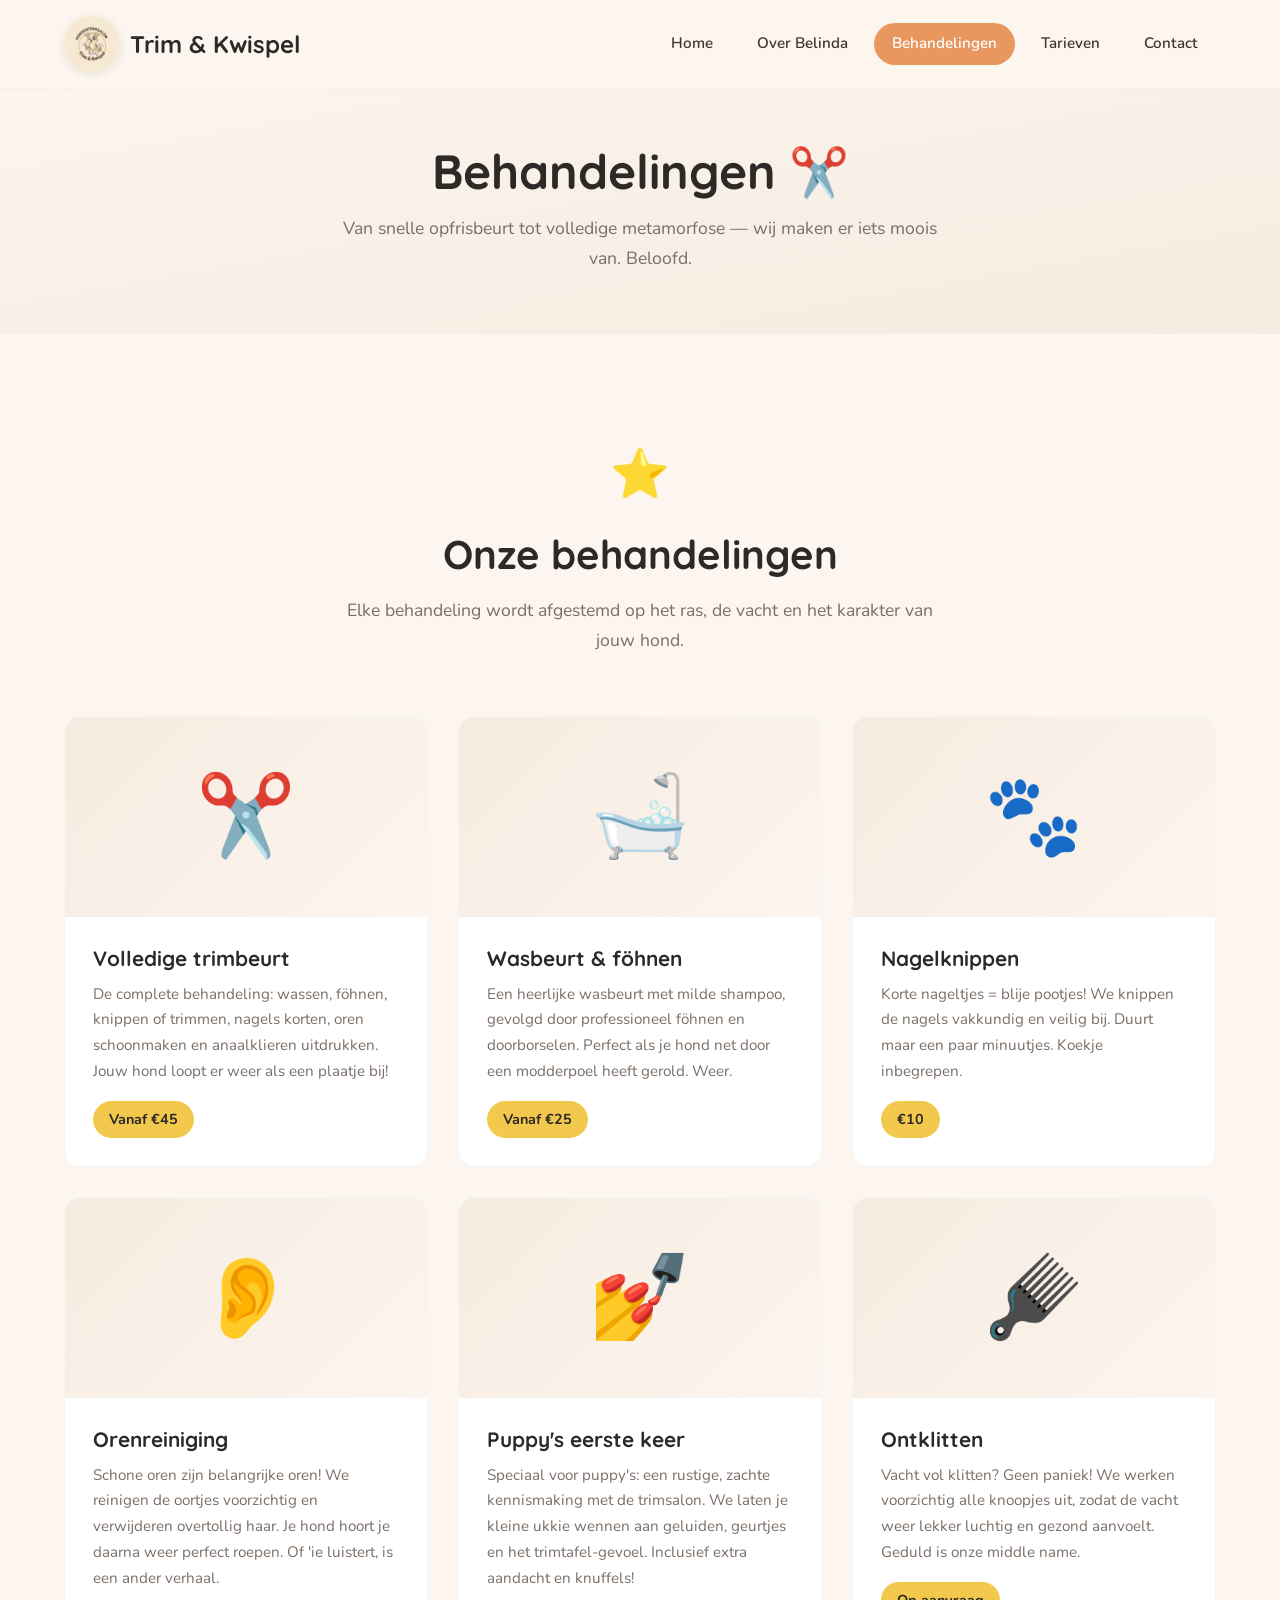
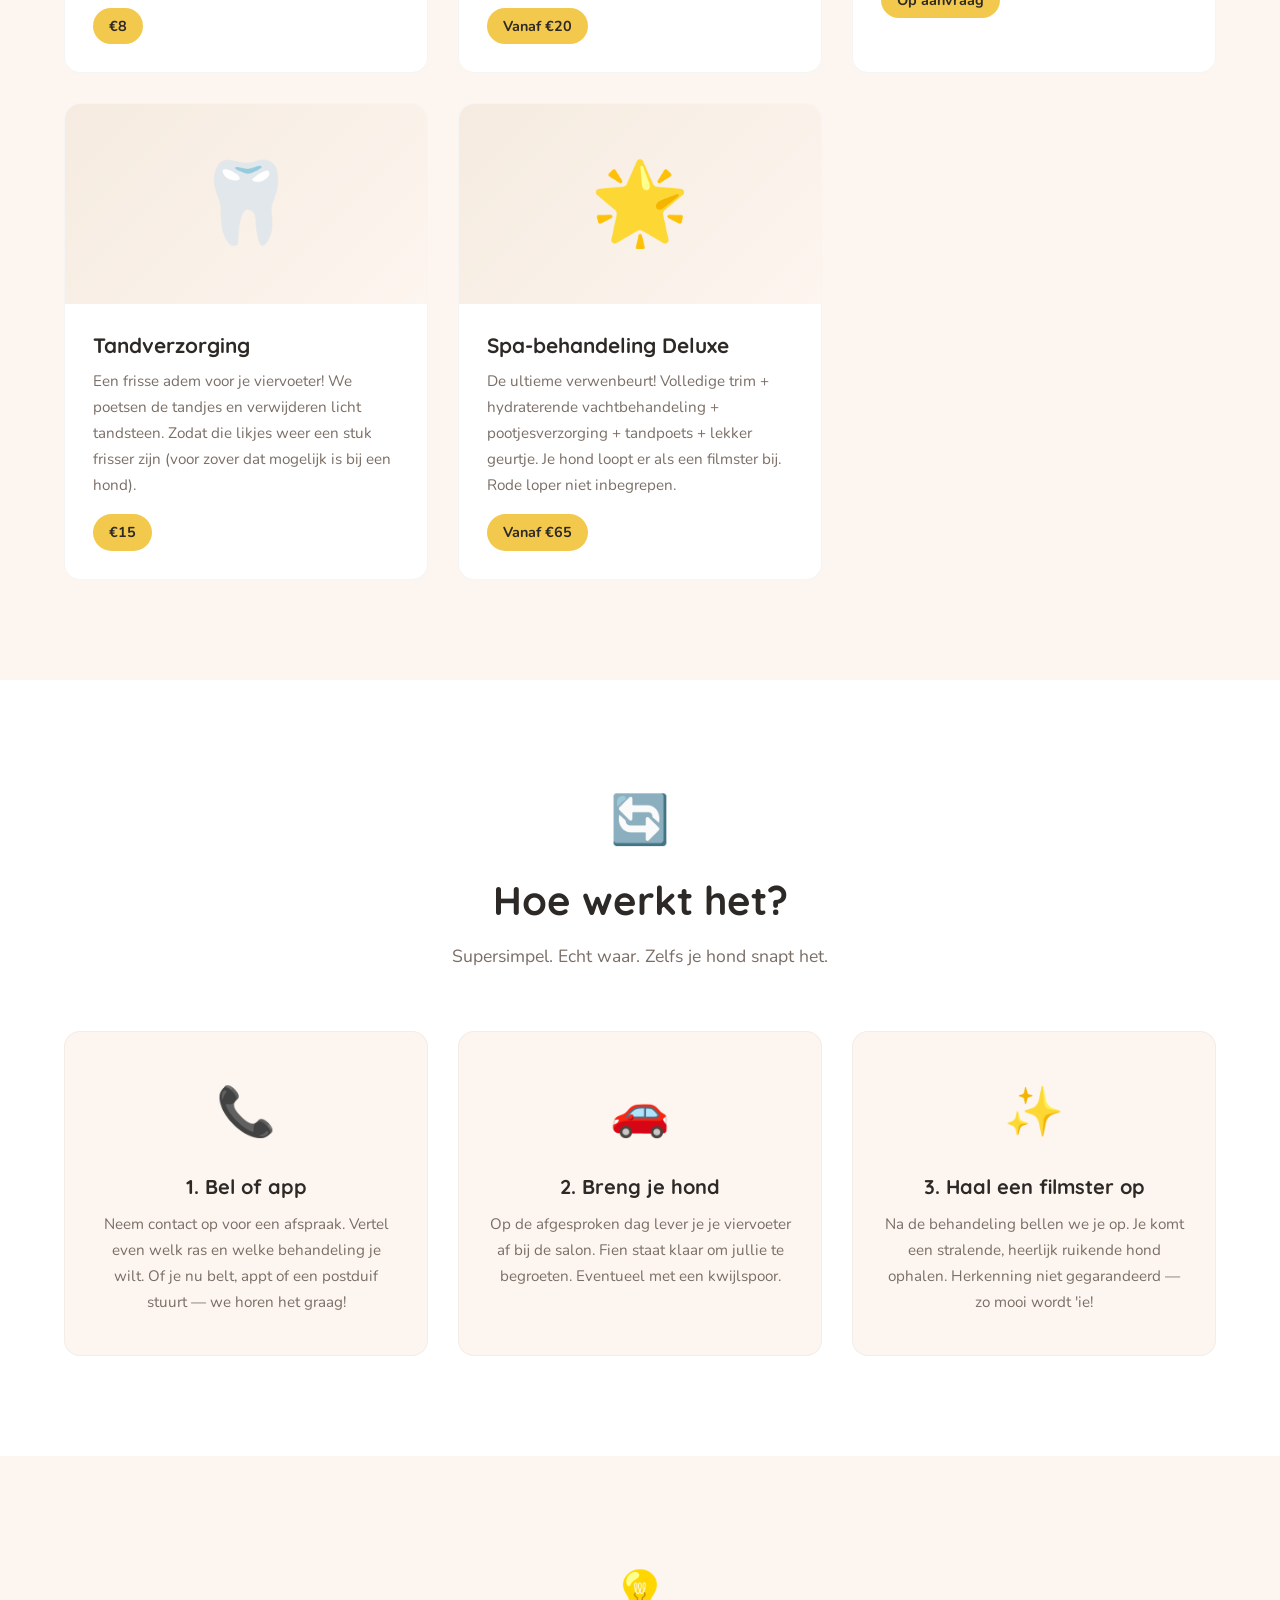
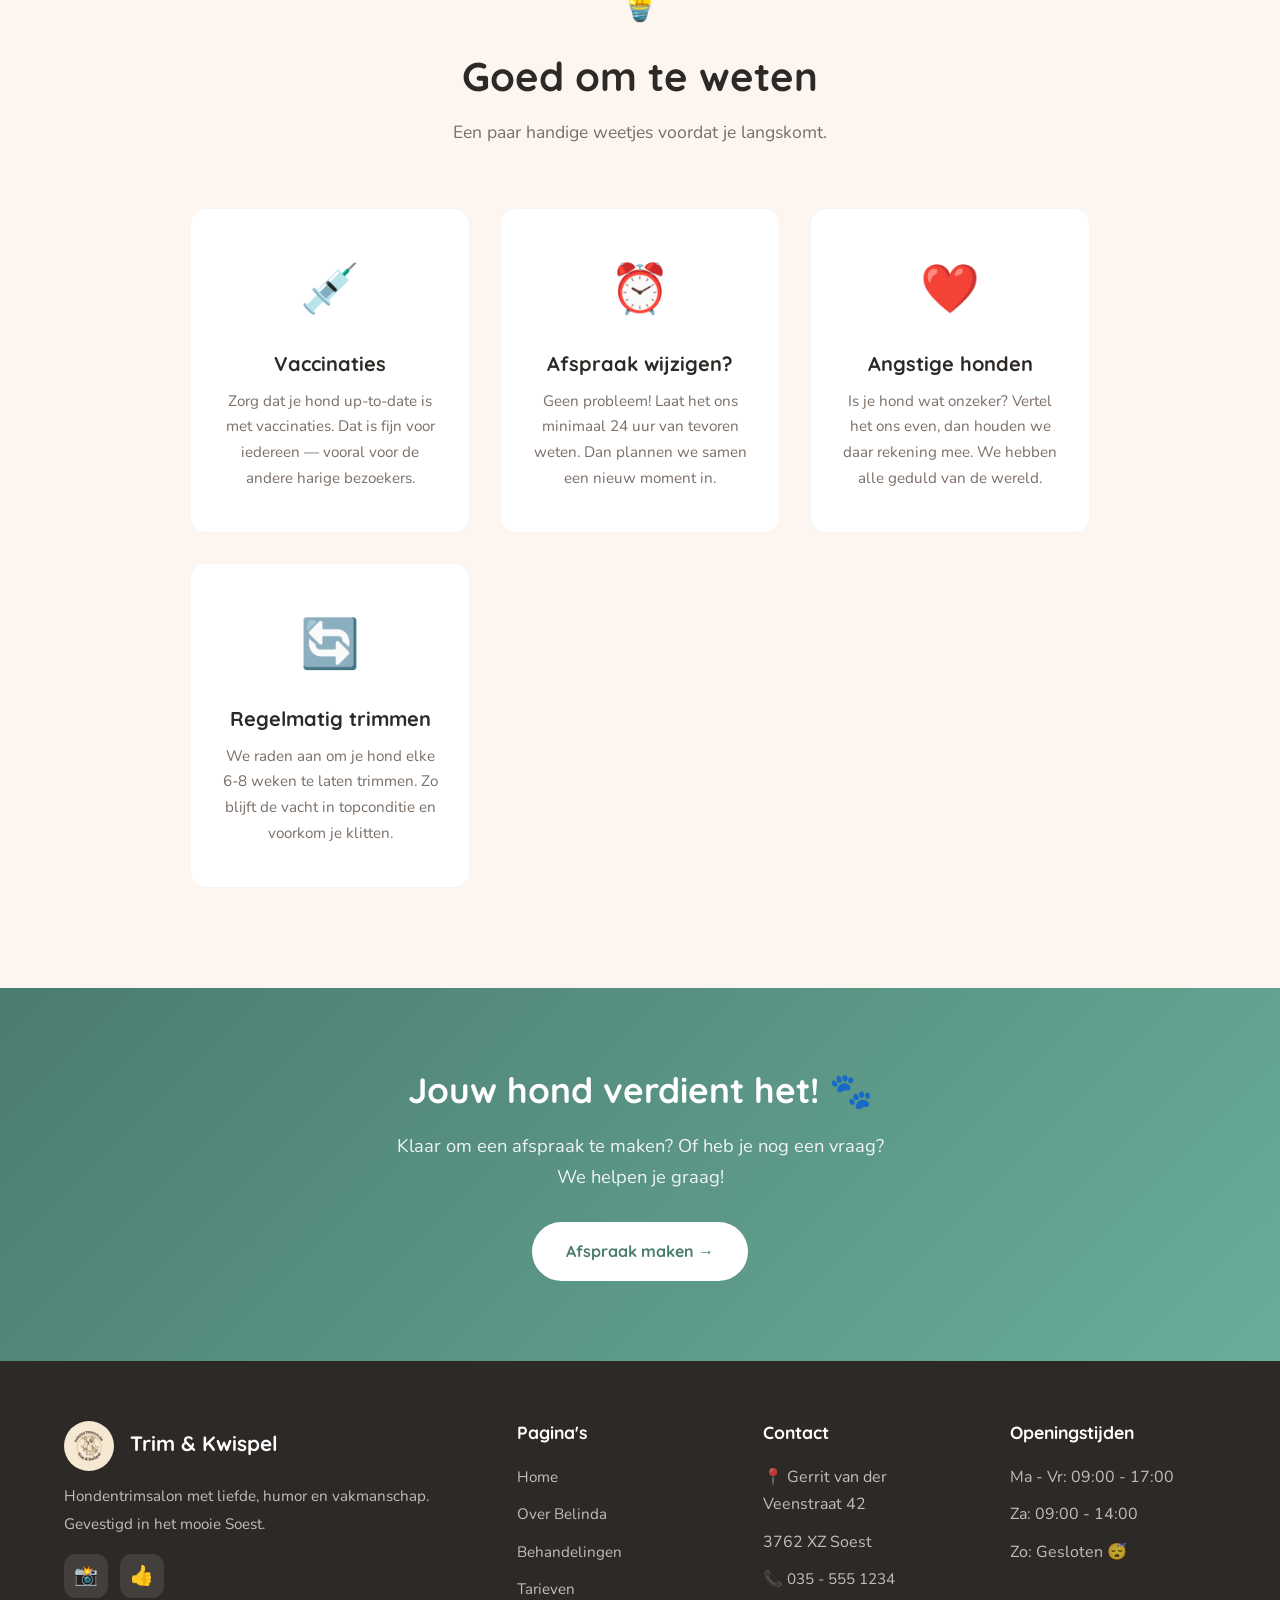
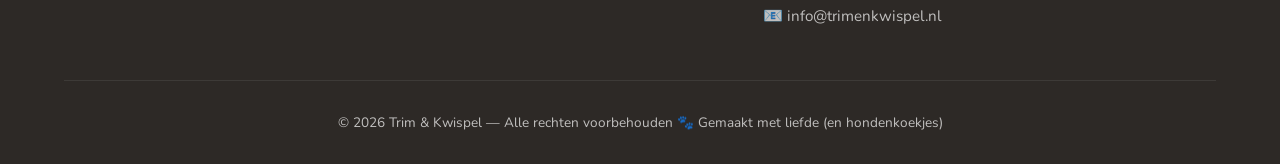
==== behandelingen.html @ 298f3606 "first commit" ====
<!DOCTYPE html>
<html lang="nl">
<head>
    <meta charset="UTF-8">
    <meta name="viewport" content="width=device-width, initial-scale=1.0">
    <title>Behandelingen | Trim & Kwispel</title>
    <meta name="description" content="Bekijk alle behandelingen van hondentrimsalon Trim & Kwispel in Soest. Van wassen en trimmen tot nagels knippen en speciale vachtverzorging.">
    <link rel="preconnect" href="https://fonts.googleapis.com">
    <link rel="preconnect" href="https://fonts.gstatic.com" crossorigin>
    <link href="https://fonts.googleapis.com/css2?family=Nunito:wght@400;600;700&family=Quicksand:wght@500;600;700&display=swap" rel="stylesheet">
    <link rel="stylesheet" href="css/style.css">
    <link rel="icon" href="data:image/svg+xml,<svg xmlns='http://www.w3.org/2000/svg' viewBox='0 0 100 100'><text y='.9em' font-size='90'>🐾</text></svg>">
</head>
<body>

    <!-- Header -->
    <header class="header" id="header">
        <nav class="nav container">
            <a href="index.html" class="nav-logo">
                <img src="images/logo.png" alt="Trim & Kwispel logo" class="nav-logo-img">
                Trim & Kwispel
            </a>
            <ul class="nav-links" id="navLinks">
                <li><a href="index.html">Home</a></li>
                <li><a href="over-ons.html">Over Belinda</a></li>
                <li><a href="behandelingen.html" class="active">Behandelingen</a></li>
                <li><a href="tarieven.html">Tarieven</a></li>
                <li><a href="contact.html">Contact</a></li>
            </ul>
            <button class="hamburger" id="hamburger" aria-label="Menu openen">
                <span></span>
                <span></span>
                <span></span>
            </button>
        </nav>
    </header>

    <!-- Page Header -->
    <section class="page-header">
        <div class="container">
            <h1>Behandelingen ✂️</h1>
            <p>Van snelle opfrisbeurt tot volledige metamorfose — wij maken er iets moois van. Beloofd.</p>
        </div>
    </section>

    <!-- Hoofdbehandelingen -->
    <section class="section">
        <div class="container">
            <div class="section-header fade-in">
                <span class="emoji">⭐</span>
                <h2>Onze behandelingen</h2>
                <p>Elke behandeling wordt afgestemd op het ras, de vacht en het karakter van jouw hond.</p>
            </div>
            <div class="treatments-grid">
                <div class="treatment-card fade-in">
                    <div class="card-image">✂️</div>
                    <div class="card-body">
                        <h3>Volledige trimbeurt</h3>
                        <p>De complete behandeling: wassen, föhnen, knippen of trimmen, nagels korten, oren schoonmaken en anaalklieren uitdrukken. Jouw hond loopt er weer als een plaatje bij!</p>
                        <span class="price">Vanaf €45</span>
                    </div>
                </div>
                <div class="treatment-card fade-in">
                    <div class="card-image">🛁</div>
                    <div class="card-body">
                        <h3>Wasbeurt & föhnen</h3>
                        <p>Een heerlijke wasbeurt met milde shampoo, gevolgd door professioneel föhnen en doorborselen. Perfect als je hond net door een modderpoel heeft gerold. Weer.</p>
                        <span class="price">Vanaf €25</span>
                    </div>
                </div>
                <div class="treatment-card fade-in">
                    <div class="card-image">🐾</div>
                    <div class="card-body">
                        <h3>Nagelknippen</h3>
                        <p>Korte nageltjes = blije pootjes! We knippen de nagels vakkundig en veilig bij. Duurt maar een paar minuutjes. Koekje inbegrepen.</p>
                        <span class="price">€10</span>
                    </div>
                </div>
                <div class="treatment-card fade-in">
                    <div class="card-image">👂</div>
                    <div class="card-body">
                        <h3>Orenreiniging</h3>
                        <p>Schone oren zijn belangrijke oren! We reinigen de oortjes voorzichtig en verwijderen overtollig haar. Je hond hoort je daarna weer perfect roepen. Of 'ie luistert, is een ander verhaal.</p>
                        <span class="price">€8</span>
                    </div>
                </div>
                <div class="treatment-card fade-in">
                    <div class="card-image">💅</div>
                    <div class="card-body">
                        <h3>Puppy's eerste keer</h3>
                        <p>Speciaal voor puppy's: een rustige, zachte kennismaking met de trimsalon. We laten je kleine ukkie wennen aan geluiden, geurtjes en het trimtafel-gevoel. Inclusief extra aandacht en knuffels!</p>
                        <span class="price">Vanaf €20</span>
                    </div>
                </div>
                <div class="treatment-card fade-in">
                    <div class="card-image">🪮</div>
                    <div class="card-body">
                        <h3>Ontklitten</h3>
                        <p>Vacht vol klitten? Geen paniek! We werken voorzichtig alle knoopjes uit, zodat de vacht weer lekker luchtig en gezond aanvoelt. Geduld is onze middle name.</p>
                        <span class="price">Op aanvraag</span>
                    </div>
                </div>
                <div class="treatment-card fade-in">
                    <div class="card-image">🦷</div>
                    <div class="card-body">
                        <h3>Tandverzorging</h3>
                        <p>Een frisse adem voor je viervoeter! We poetsen de tandjes en verwijderen licht tandsteen. Zodat die likjes weer een stuk frisser zijn (voor zover dat mogelijk is bij een hond).</p>
                        <span class="price">€15</span>
                    </div>
                </div>
                <div class="treatment-card fade-in">
                    <div class="card-image">🌟</div>
                    <div class="card-body">
                        <h3>Spa-behandeling Deluxe</h3>
                        <p>De ultieme verwenbeurt! Volledige trim + hydraterende vachtbehandeling + pootjesverzorging + tandpoets + lekker geurtje. Je hond loopt er als een filmster bij. Rode loper niet inbegrepen.</p>
                        <span class="price">Vanaf €65</span>
                    </div>
                </div>
            </div>
        </div>
    </section>

    <!-- Hoe werkt het -->
    <section class="section section-alt">
        <div class="container">
            <div class="section-header fade-in">
                <span class="emoji">🔄</span>
                <h2>Hoe werkt het?</h2>
                <p>Supersimpel. Echt waar. Zelfs je hond snapt het.</p>
            </div>
            <div class="features-grid">
                <div class="feature-card fade-in">
                    <span class="icon">📞</span>
                    <h3>1. Bel of app</h3>
                    <p>Neem contact op voor een afspraak. Vertel even welk ras en welke behandeling je wilt. Of je nu belt, appt of een postduif stuurt — we horen het graag!</p>
                </div>
                <div class="feature-card fade-in">
                    <span class="icon">🚗</span>
                    <h3>2. Breng je hond</h3>
                    <p>Op de afgesproken dag lever je je viervoeter af bij de salon. Fien staat klaar om jullie te begroeten. Eventueel met een kwijlspoor.</p>
                </div>
                <div class="feature-card fade-in">
                    <span class="icon">✨</span>
                    <h3>3. Haal een filmster op</h3>
                    <p>Na de behandeling bellen we je op. Je komt een stralende, heerlijk ruikende hond ophalen. Herkenning niet gegarandeerd — zo mooi wordt 'ie!</p>
                </div>
            </div>
        </div>
    </section>

    <!-- Goed om te weten -->
    <section class="section">
        <div class="container">
            <div class="section-header fade-in">
                <span class="emoji">💡</span>
                <h2>Goed om te weten</h2>
                <p>Een paar handige weetjes voordat je langskomt.</p>
            </div>
            <div class="features-grid" style="max-width: 900px; margin: 0 auto;">
                <div class="feature-card fade-in">
                    <span class="icon">💉</span>
                    <h3>Vaccinaties</h3>
                    <p>Zorg dat je hond up-to-date is met vaccinaties. Dat is fijn voor iedereen — vooral voor de andere harige bezoekers.</p>
                </div>
                <div class="feature-card fade-in">
                    <span class="icon">⏰</span>
                    <h3>Afspraak wijzigen?</h3>
                    <p>Geen probleem! Laat het ons minimaal 24 uur van tevoren weten. Dan plannen we samen een nieuw moment in.</p>
                </div>
                <div class="feature-card fade-in">
                    <span class="icon">❤️</span>
                    <h3>Angstige honden</h3>
                    <p>Is je hond wat onzeker? Vertel het ons even, dan houden we daar rekening mee. We hebben alle geduld van de wereld.</p>
                </div>
                <div class="feature-card fade-in">
                    <span class="icon">🔄</span>
                    <h3>Regelmatig trimmen</h3>
                    <p>We raden aan om je hond elke 6-8 weken te laten trimmen. Zo blijft de vacht in topconditie en voorkom je klitten.</p>
                </div>
            </div>
        </div>
    </section>

    <!-- CTA -->
    <section class="cta-section">
        <div class="container fade-in">
            <h2>Jouw hond verdient het! 🐾</h2>
            <p>Klaar om een afspraak te maken? Of heb je nog een vraag? We helpen je graag!</p>
            <a href="contact.html" class="btn btn-primary" style="background: var(--white); color: var(--secondary); border-color: var(--white);">Afspraak maken →</a>
        </div>
    </section>

    <!-- Footer -->
    <footer class="footer">
        <div class="container">
            <div class="footer-grid">
                <div class="footer-brand">
                    <div class="logo"><img src="images/logo.png" alt="Trim & Kwispel" class="footer-logo-img"> Trim & Kwispel</div>
                    <p>Hondentrimsalon met liefde, humor en vakmanschap. Gevestigd in het mooie Soest.</p>
                    <div class="social-links">
                        <a href="https://www.instagram.com/" class="social-link" aria-label="Instagram">📸</a>
                        <a href="https://www.facebook.com/" class="social-link" aria-label="Facebook">👍</a>
                    </div>
                </div>
                <div>
                    <h3>Pagina's</h3>
                    <ul class="footer-links">
                        <li><a href="index.html">Home</a></li>
                        <li><a href="over-ons.html">Over Belinda</a></li>
                        <li><a href="behandelingen.html">Behandelingen</a></li>
                        <li><a href="tarieven.html">Tarieven</a></li>
                    </ul>
                </div>
                <div>
                    <h3>Contact</h3>
                    <ul class="footer-links">
                        <li>📍 Gerrit van der Veenstraat 42</li>
                        <li>3762 XZ Soest</li>
                        <li>📞 <a href="tel:+31355551234">035 - 555 1234</a></li>
                        <li>📧 <a href="mailto:info@trimenkwispel.nl">info@trimenkwispel.nl</a></li>
                    </ul>
                </div>
                <div>
                    <h3>Openingstijden</h3>
                    <ul class="footer-links">
                        <li>Ma - Vr: 09:00 - 17:00</li>
                        <li>Za: 09:00 - 14:00</li>
                        <li>Zo: Gesloten 😴</li>
                    </ul>
                </div>
            </div>
            <div class="footer-bottom">
                <p>© 2026 Trim & Kwispel — Alle rechten voorbehouden <span class="paw">🐾</span> Gemaakt met liefde (en hondenkoekjes)</p>
            </div>
        </div>
    </footer>

    <button class="scroll-top" id="scrollTop" aria-label="Naar boven scrollen">↑</button>
    <script src="js/main.js"></script>
</body>
</html>
---- css/style.css ----
/* ============================================
   Trim & Kwispel - Hondentrimsalon
   Modern, speels & professioneel
   ============================================ */

/* --- Reset & Base --- */
*,
*::before,
*::after {
    margin: 0;
    padding: 0;
    box-sizing: border-box;
}

:root {
    --primary: #e8985e;
    --primary-dark: #c97a42;
    --secondary: #4a7c6f;
    --secondary-light: #6aad9a;
    --accent: #f2c94c;
    --dark: #2d2926;
    --light: #fdf6f0;
    --light-alt: #f5ebe0;
    --text: #3d3530;
    --text-light: #7a6e66;
    --white: #ffffff;
    --shadow: 0 4px 20px rgba(45, 41, 38, 0.08);
    --shadow-hover: 0 8px 30px rgba(45, 41, 38, 0.15);
    --radius: 16px;
    --radius-sm: 8px;
    --transition: all 0.3s ease;
}

html {
    scroll-behavior: smooth;
    font-size: 16px;
}

body {
    font-family: 'Nunito', 'Segoe UI', sans-serif;
    color: var(--text);
    background: var(--light);
    line-height: 1.7;
    overflow-x: hidden;
}

img {
    max-width: 100%;
    height: auto;
    display: block;
}

a {
    color: var(--primary);
    text-decoration: none;
    transition: var(--transition);
}

a:hover {
    color: var(--primary-dark);
}

h1, h2, h3, h4 {
    font-family: 'Quicksand', 'Nunito', sans-serif;
    font-weight: 700;
    line-height: 1.3;
    color: var(--dark);
}

.container {
    max-width: 1200px;
    margin: 0 auto;
    padding: 0 24px;
}

/* --- Header & Navigation --- */
.header {
    position: fixed;
    top: 0;
    left: 0;
    right: 0;
    z-index: 1000;
    background: rgba(253, 246, 240, 0.95);
    backdrop-filter: blur(12px);
    border-bottom: 1px solid rgba(232, 152, 94, 0.1);
    transition: var(--transition);
}

.header.scrolled {
    box-shadow: var(--shadow);
}

.nav {
    display: flex;
    align-items: center;
    justify-content: space-between;
    padding: 16px 24px;
    max-width: 1200px;
    margin: 0 auto;
}

.nav-logo {
    display: flex;
    align-items: center;
    gap: 10px;
    font-family: 'Quicksand', sans-serif;
    font-size: 1.5rem;
    font-weight: 700;
    color: var(--dark);
    text-decoration: none;
}

.nav-logo-img {
    height: 56px;
    width: 56px;
    display: block;
    border-radius: 50%;
    object-fit: cover;
    box-shadow: 0 2px 8px rgba(0,0,0,0.1);
}

.nav-logo .paw {
    font-size: 1.8rem;
    display: inline-block;
    animation: wiggle 2s ease-in-out infinite;
}

.footer-logo-img {
    height: 50px;
    width: 50px;
    display: inline-block;
    vertical-align: middle;
    margin-right: 10px;
    border-radius: 50%;
    object-fit: cover;
}

/* --- Hero Logo --- */
.hero-logo {
    width: 340px;
    height: 340px;
    border-radius: 50%;
    object-fit: cover;
    box-shadow: 0 12px 50px rgba(232, 152, 94, 0.2);
    border: 5px solid var(--white);
    position: relative;
    z-index: 1;
    transition: transform 0.4s ease;
}

.hero-logo:hover {
    transform: scale(1.05) rotate(3deg);
}

@keyframes wiggle {
    0%, 100% { transform: rotate(0deg); }
    25% { transform: rotate(10deg); }
    75% { transform: rotate(-10deg); }
}

.nav-links {
    display: flex;
    list-style: none;
    gap: 8px;
}

.nav-links a {
    display: block;
    padding: 8px 18px;
    color: var(--text);
    font-weight: 600;
    font-size: 0.95rem;
    border-radius: 50px;
    transition: var(--transition);
}

.nav-links a:hover,
.nav-links a.active {
    background: var(--primary);
    color: var(--white);
}

.hamburger {
    display: none;
    flex-direction: column;
    gap: 5px;
    cursor: pointer;
    background: none;
    border: none;
    padding: 8px;
}

.hamburger span {
    display: block;
    width: 28px;
    height: 3px;
    background: var(--dark);
    border-radius: 3px;
    transition: var(--transition);
}

/* --- Hero Section --- */
.hero {
    min-height: 100vh;
    display: flex;
    align-items: center;
    padding: 120px 0 80px;
    background: linear-gradient(170deg, var(--light) 0%, var(--light-alt) 50%, rgba(232, 152, 94, 0.08) 100%);
    position: relative;
    overflow: hidden;
}

.hero::before {
    content: '🐾';
    position: absolute;
    font-size: 300px;
    opacity: 0.03;
    top: 10%;
    right: -5%;
    animation: float 6s ease-in-out infinite;
}

.hero::after {
    content: '✂️';
    position: absolute;
    font-size: 200px;
    opacity: 0.03;
    bottom: 10%;
    left: -3%;
    animation: float 8s ease-in-out infinite reverse;
}

@keyframes float {
    0%, 100% { transform: translateY(0px) rotate(0deg); }
    50% { transform: translateY(-20px) rotate(5deg); }
}

.hero-inner {
    display: grid;
    grid-template-columns: 1fr 1fr;
    align-items: center;
    gap: 40px;
    width: 100%;
}

.hero-content {
    position: relative;
    z-index: 1;
}

.hero-visual {
    display: flex;
    align-items: center;
    justify-content: center;
    position: relative;
    animation: fadeInUp 1s ease 0.3s both;
}

.hero-visual::before {
    content: '';
    position: absolute;
    width: 110%;
    height: 110%;
    border-radius: 50%;
    background: radial-gradient(circle, rgba(232, 152, 94, 0.1) 0%, transparent 70%);
    z-index: 0;
}

.hero-badge {
    display: inline-block;
    background: var(--secondary);
    color: var(--white);
    padding: 8px 20px;
    border-radius: 50px;
    font-size: 0.85rem;
    font-weight: 700;
    letter-spacing: 1px;
    text-transform: uppercase;
    margin-bottom: 24px;
    animation: fadeInDown 0.8s ease;
}

.hero h1 {
    font-size: clamp(2.5rem, 6vw, 4rem);
    margin-bottom: 20px;
    animation: fadeInUp 0.8s ease 0.2s both;
}

.hero h1 .highlight {
    color: var(--primary);
    position: relative;
}

.hero h1 .highlight::after {
    content: '';
    position: absolute;
    bottom: 5px;
    left: 0;
    width: 100%;
    height: 8px;
    background: var(--accent);
    opacity: 0.4;
    border-radius: 4px;
    z-index: -1;
}

.hero p {
    font-size: 1.2rem;
    color: var(--text-light);
    max-width: 600px;
    margin: 0 0 36px;
    animation: fadeInUp 0.8s ease 0.4s both;
}

.hero-buttons {
    display: flex;
    gap: 16px;
    justify-content: flex-start;
    flex-wrap: wrap;
    animation: fadeInUp 0.8s ease 0.6s both;
}

/* --- Buttons --- */
.btn {
    display: inline-flex;
    align-items: center;
    gap: 8px;
    padding: 14px 32px;
    border-radius: 50px;
    font-family: 'Quicksand', sans-serif;
    font-weight: 700;
    font-size: 1rem;
    cursor: pointer;
    transition: var(--transition);
    border: 2px solid transparent;
    text-decoration: none;
}

.btn-primary {
    background: var(--primary);
    color: var(--white);
    border-color: var(--primary);
}

.btn-primary:hover {
    background: var(--primary-dark);
    border-color: var(--primary-dark);
    color: var(--white);
    transform: translateY(-2px);
    box-shadow: 0 8px 24px rgba(232, 152, 94, 0.35);
}

.btn-outline {
    background: transparent;
    color: var(--primary);
    border-color: var(--primary);
}

.btn-outline:hover {
    background: var(--primary);
    color: var(--white);
    transform: translateY(-2px);
}

.btn-secondary {
    background: var(--secondary);
    color: var(--white);
    border-color: var(--secondary);
}

.btn-secondary:hover {
    background: var(--secondary-light);
    border-color: var(--secondary-light);
    color: var(--white);
    transform: translateY(-2px);
}

/* --- Sections --- */
.section {
    padding: 100px 0;
}

.section-alt {
    background: var(--white);
}

.section-header {
    text-align: center;
    margin-bottom: 60px;
}

.section-header .emoji {
    font-size: 3rem;
    display: block;
    margin-bottom: 12px;
}

.section-header h2 {
    font-size: clamp(1.8rem, 4vw, 2.5rem);
    margin-bottom: 16px;
}

.section-header p {
    font-size: 1.1rem;
    color: var(--text-light);
    max-width: 600px;
    margin: 0 auto;
}

/* --- USP / Features Grid --- */
.features-grid {
    display: grid;
    grid-template-columns: repeat(auto-fit, minmax(280px, 1fr));
    gap: 30px;
}

.feature-card {
    background: var(--white);
    border-radius: var(--radius);
    padding: 40px 30px;
    text-align: center;
    transition: var(--transition);
    border: 1px solid rgba(0,0,0,0.04);
}

.section-alt .feature-card {
    background: var(--light);
}

.feature-card:hover {
    transform: translateY(-6px);
    box-shadow: var(--shadow-hover);
}

.feature-card .icon {
    font-size: 3rem;
    margin-bottom: 20px;
    display: block;
}

.feature-card h3 {
    font-size: 1.25rem;
    margin-bottom: 12px;
}

.feature-card p {
    color: var(--text-light);
    font-size: 0.95rem;
}

/* --- Treatments / Services --- */
.treatments-grid {
    display: grid;
    grid-template-columns: repeat(auto-fit, minmax(320px, 1fr));
    gap: 30px;
}

.treatment-card {
    background: var(--white);
    border-radius: var(--radius);
    overflow: hidden;
    transition: var(--transition);
    border: 1px solid rgba(0,0,0,0.04);
}

.section-alt .treatment-card {
    background: var(--light);
}

.treatment-card:hover {
    transform: translateY(-6px);
    box-shadow: var(--shadow-hover);
}

.treatment-card .card-image {
    height: 200px;
    display: flex;
    align-items: center;
    justify-content: center;
    font-size: 5rem;
    background: linear-gradient(135deg, var(--light-alt), rgba(232, 152, 94, 0.1));
}

.treatment-card .card-body {
    padding: 28px;
}

.treatment-card h3 {
    font-size: 1.3rem;
    margin-bottom: 10px;
}

.treatment-card p {
    color: var(--text-light);
    font-size: 0.95rem;
    margin-bottom: 16px;
}

.treatment-card .price {
    display: inline-block;
    background: var(--accent);
    color: var(--dark);
    padding: 6px 16px;
    border-radius: 50px;
    font-weight: 700;
    font-size: 0.9rem;
}

/* --- Pricing Table --- */
.pricing-table {
    max-width: 800px;
    margin: 0 auto;
    border-radius: var(--radius);
    overflow: hidden;
    background: var(--white);
    box-shadow: var(--shadow);
}

.section-alt .pricing-table {
    background: var(--light);
}

.pricing-row {
    display: flex;
    justify-content: space-between;
    align-items: center;
    padding: 20px 30px;
    border-bottom: 1px solid rgba(0,0,0,0.05);
    transition: var(--transition);
}

.pricing-row:last-child {
    border-bottom: none;
}

.pricing-row:hover {
    background: rgba(232, 152, 94, 0.05);
}

.pricing-row .service-name {
    display: flex;
    align-items: center;
    gap: 12px;
    font-weight: 600;
}

.pricing-row .service-name .emoji {
    font-size: 1.4rem;
}

.pricing-row .service-desc {
    color: var(--text-light);
    font-size: 0.85rem;
    margin-top: 4px;
}

.pricing-row .service-price {
    font-family: 'Quicksand', sans-serif;
    font-weight: 700;
    font-size: 1.1rem;
    color: var(--primary);
    white-space: nowrap;
}

.pricing-note {
    text-align: center;
    margin-top: 30px;
    color: var(--text-light);
    font-size: 0.9rem;
    font-style: italic;
}

/* --- About / Over Ons --- */
.about-content {
    display: grid;
    grid-template-columns: 1fr 1fr;
    gap: 60px;
    align-items: center;
}

.about-image {
    border-radius: var(--radius);
    overflow: hidden;
    height: 450px;
    display: flex;
    align-items: center;
    justify-content: center;
    font-size: 10rem;
    background: linear-gradient(135deg, var(--light-alt), rgba(232, 152, 94, 0.15));
    box-shadow: var(--shadow);
    position: relative;
}

.about-image::after {
    content: '✨';
    position: absolute;
    top: 20px;
    right: 20px;
    font-size: 2rem;
    animation: float 3s ease-in-out infinite;
}

.about-text h2 {
    font-size: 2rem;
    margin-bottom: 20px;
}

.about-text p {
    color: var(--text-light);
    margin-bottom: 16px;
    font-size: 1.05rem;
}

.about-text .signature {
    font-family: 'Quicksand', sans-serif;
    font-size: 1.3rem;
    font-weight: 700;
    color: var(--primary);
    margin-top: 24px;
}

.about-stats {
    display: flex;
    gap: 30px;
    margin-top: 30px;
}

.stat {
    text-align: center;
}

.stat .number {
    font-family: 'Quicksand', sans-serif;
    font-size: 2rem;
    font-weight: 700;
    color: var(--primary);
    display: block;
}

.stat .label {
    font-size: 0.85rem;
    color: var(--text-light);
}

/* --- Testimonials --- */
.testimonials-grid {
    display: grid;
    grid-template-columns: repeat(auto-fit, minmax(300px, 1fr));
    gap: 30px;
}

.testimonial-card {
    background: var(--white);
    border-radius: var(--radius);
    padding: 32px;
    position: relative;
    transition: var(--transition);
    border: 1px solid rgba(0,0,0,0.04);
}

.section-alt .testimonial-card {
    background: var(--light);
}

.testimonial-card:hover {
    transform: translateY(-4px);
    box-shadow: var(--shadow-hover);
}

.testimonial-card .quote {
    font-size: 3rem;
    color: var(--accent);
    line-height: 1;
    margin-bottom: 12px;
}

.testimonial-card p {
    color: var(--text-light);
    font-style: italic;
    margin-bottom: 20px;
    font-size: 0.95rem;
}

.testimonial-card .author {
    display: flex;
    align-items: center;
    gap: 12px;
}

.testimonial-card .author .avatar {
    width: 48px;
    height: 48px;
    border-radius: 50%;
    display: flex;
    align-items: center;
    justify-content: center;
    font-size: 1.5rem;
    background: var(--light-alt);
}

.testimonial-card .author .name {
    font-weight: 700;
    font-size: 0.95rem;
}

.testimonial-card .author .dog {
    font-size: 0.8rem;
    color: var(--text-light);
}

/* --- Fun Facts Banner --- */
.fun-banner {
    background: linear-gradient(135deg, var(--primary), var(--primary-dark));
    color: var(--white);
    padding: 60px 0;
    text-align: center;
}

.fun-banner h2 {
    color: var(--white);
    font-size: 2rem;
    margin-bottom: 12px;
}

.fun-banner p {
    font-size: 1.1rem;
    opacity: 0.9;
    max-width: 600px;
    margin: 0 auto 30px;
}

.fun-facts {
    display: flex;
    justify-content: center;
    gap: 50px;
    flex-wrap: wrap;
}

.fun-fact {
    text-align: center;
}

.fun-fact .icon {
    font-size: 2.5rem;
    margin-bottom: 8px;
}

.fun-fact .value {
    font-family: 'Quicksand', sans-serif;
    font-size: 2.5rem;
    font-weight: 700;
    display: block;
}

.fun-fact .label {
    font-size: 0.9rem;
    opacity: 0.85;
}

/* --- Contact Section --- */
.contact-grid {
    display: grid;
    grid-template-columns: 1fr 1fr;
    gap: 50px;
}

.contact-info h3 {
    font-size: 1.5rem;
    margin-bottom: 24px;
}

.contact-item {
    display: flex;
    align-items: flex-start;
    gap: 16px;
    margin-bottom: 24px;
}

.contact-item .icon {
    font-size: 1.5rem;
    flex-shrink: 0;
    width: 48px;
    height: 48px;
    display: flex;
    align-items: center;
    justify-content: center;
    background: var(--light-alt);
    border-radius: 12px;
}

.contact-item .details h4 {
    font-size: 1rem;
    margin-bottom: 4px;
}

.contact-item .details p {
    color: var(--text-light);
    font-size: 0.95rem;
}

.contact-form {
    background: var(--white);
    border-radius: var(--radius);
    padding: 40px;
    box-shadow: var(--shadow);
}

.section-alt .contact-form {
    background: var(--light);
}

.form-group {
    margin-bottom: 20px;
}

.form-group label {
    display: block;
    margin-bottom: 8px;
    font-weight: 600;
    font-size: 0.9rem;
}

.form-group input,
.form-group textarea,
.form-group select {
    width: 100%;
    padding: 14px 18px;
    border: 2px solid rgba(0,0,0,0.08);
    border-radius: var(--radius-sm);
    font-family: 'Nunito', sans-serif;
    font-size: 1rem;
    transition: var(--transition);
    background: var(--light);
}

.section-alt .form-group input,
.section-alt .form-group textarea,
.section-alt .form-group select {
    background: var(--white);
}

.form-group input:focus,
.form-group textarea:focus,
.form-group select:focus {
    outline: none;
    border-color: var(--primary);
    box-shadow: 0 0 0 4px rgba(232, 152, 94, 0.1);
}

.form-group textarea {
    resize: vertical;
    min-height: 120px;
}

.form-row {
    display: grid;
    grid-template-columns: 1fr 1fr;
    gap: 20px;
}

/* --- Opening Hours --- */
.hours-table {
    width: 100%;
    max-width: 500px;
}

.hours-row {
    display: flex;
    justify-content: space-between;
    padding: 10px 0;
    border-bottom: 1px dashed rgba(0,0,0,0.08);
}

.hours-row:last-child {
    border-bottom: none;
}

.hours-row .day {
    font-weight: 600;
}

.hours-row .time {
    color: var(--text-light);
}

.hours-row.closed .time {
    color: var(--primary);
    font-weight: 600;
}

/* --- Footer --- */
.footer {
    background: var(--dark);
    color: rgba(255,255,255,0.7);
    padding: 60px 0 30px;
}

.footer-grid {
    display: grid;
    grid-template-columns: 2fr 1fr 1fr 1fr;
    gap: 40px;
    margin-bottom: 40px;
}

.footer h3 {
    color: var(--white);
    font-size: 1.1rem;
    margin-bottom: 20px;
}

.footer-brand p {
    font-size: 0.95rem;
    line-height: 1.8;
}

.footer-brand .logo {
    font-family: 'Quicksand', sans-serif;
    font-size: 1.3rem;
    font-weight: 700;
    color: var(--white);
    margin-bottom: 12px;
}

.footer-links {
    list-style: none;
}

.footer-links li {
    margin-bottom: 10px;
}

.footer-links a {
    color: rgba(255,255,255,0.7);
    font-size: 0.95rem;
    transition: var(--transition);
}

.footer-links a:hover {
    color: var(--primary);
}

.social-links {
    display: flex;
    gap: 12px;
    margin-top: 16px;
}

.social-link {
    width: 44px;
    height: 44px;
    border-radius: 12px;
    display: flex;
    align-items: center;
    justify-content: center;
    background: rgba(255,255,255,0.1);
    color: var(--white);
    font-size: 1.2rem;
    text-decoration: none;
    transition: var(--transition);
}

.social-link:hover {
    background: var(--primary);
    transform: translateY(-3px);
    color: var(--white);
}

.footer-bottom {
    text-align: center;
    padding-top: 30px;
    border-top: 1px solid rgba(255,255,255,0.08);
    font-size: 0.85rem;
}

.footer-bottom .paw {
    color: var(--primary);
}

/* --- Scroll to top --- */
.scroll-top {
    position: fixed;
    bottom: 30px;
    right: 30px;
    width: 50px;
    height: 50px;
    border-radius: 50%;
    background: var(--primary);
    color: var(--white);
    border: none;
    font-size: 1.3rem;
    cursor: pointer;
    display: flex;
    align-items: center;
    justify-content: center;
    opacity: 0;
    visibility: hidden;
    transition: var(--transition);
    box-shadow: 0 4px 15px rgba(232, 152, 94, 0.4);
    z-index: 999;
}

.scroll-top.visible {
    opacity: 1;
    visibility: visible;
}

.scroll-top:hover {
    transform: translateY(-3px);
    background: var(--primary-dark);
}

/* --- Animations --- */
@keyframes fadeInUp {
    from {
        opacity: 0;
        transform: translateY(30px);
    }
    to {
        opacity: 1;
        transform: translateY(0);
    }
}

@keyframes fadeInDown {
    from {
        opacity: 0;
        transform: translateY(-20px);
    }
    to {
        opacity: 1;
        transform: translateY(0);
    }
}

.fade-in {
    opacity: 0;
    transform: translateY(30px);
    transition: opacity 0.6s ease, transform 0.6s ease;
}

.fade-in.visible {
    opacity: 1;
    transform: translateY(0);
}

/* --- Dog walking animation in hero --- */
.dog-parade {
    display: flex;
    justify-content: center;
    gap: 20px;
    margin-top: 40px;
    font-size: 2.5rem;
    animation: fadeInUp 0.8s ease 0.8s both;
}

.dog-parade span {
    display: inline-block;
    animation: bounce 1s ease infinite;
}

.dog-parade span:nth-child(2) { animation-delay: 0.15s; }
.dog-parade span:nth-child(3) { animation-delay: 0.3s; }
.dog-parade span:nth-child(4) { animation-delay: 0.45s; }
.dog-parade span:nth-child(5) { animation-delay: 0.6s; }

@keyframes bounce {
    0%, 100% { transform: translateY(0); }
    50% { transform: translateY(-10px); }
}

/* --- Page Header (subpages) --- */
.page-header {
    padding: 140px 0 60px;
    text-align: center;
    background: linear-gradient(170deg, var(--light) 0%, var(--light-alt) 100%);
}

.page-header h1 {
    font-size: clamp(2rem, 5vw, 3rem);
    margin-bottom: 12px;
}

.page-header p {
    color: var(--text-light);
    font-size: 1.1rem;
    max-width: 600px;
    margin: 0 auto;
}

/* --- CTA Banner --- */
.cta-section {
    background: linear-gradient(135deg, var(--secondary), var(--secondary-light));
    color: var(--white);
    padding: 80px 0;
    text-align: center;
}

.cta-section h2 {
    color: var(--white);
    font-size: 2.2rem;
    margin-bottom: 16px;
}

.cta-section p {
    font-size: 1.15rem;
    opacity: 0.9;
    max-width: 500px;
    margin: 0 auto 30px;
}

/* --- Map placeholder --- */
.map-placeholder {
    width: 100%;
    height: 300px;
    border-radius: var(--radius);
    background: var(--light-alt);
    display: flex;
    align-items: center;
    justify-content: center;
    font-size: 4rem;
    margin-top: 40px;
    border: 2px dashed rgba(0,0,0,0.08);
}

/* --- Responsive --- */
@media (max-width: 968px) {
    .about-content {
        grid-template-columns: 1fr;
        gap: 40px;
    }

    .contact-grid {
        grid-template-columns: 1fr;
    }

    .footer-grid {
        grid-template-columns: 1fr 1fr;
    }
}

@media (max-width: 768px) {
    .nav-links {
        display: none;
        position: fixed;
        top: 0;
        left: 0;
        right: 0;
        bottom: 0;
        background: var(--light);
        flex-direction: column;
        align-items: center;
        justify-content: center;
        gap: 16px;
        z-index: 999;
    }

    .nav-links.open {
        display: flex;
    }

    .nav-links a {
        font-size: 1.2rem;
        padding: 12px 30px;
    }

    .hamburger {
        display: flex;
        z-index: 1000;
    }

    .hamburger.active span:nth-child(1) {
        transform: rotate(45deg) translate(6px, 6px);
    }

    .hamburger.active span:nth-child(2) {
        opacity: 0;
    }

    .hamburger.active span:nth-child(3) {
        transform: rotate(-45deg) translate(6px, -6px);
    }

    .hero {
        min-height: auto;
        padding: 130px 24px 60px;
    }

    .hero-inner {
        grid-template-columns: 1fr;
        text-align: center;
    }

    .hero-visual {
        order: -1;
    }

    .hero-logo {
        width: 200px;
        height: 200px;
    }

    .hero-buttons {
        justify-content: center;
    }

    .hero h1 {
        font-size: 2.2rem;
    }

    .form-row {
        grid-template-columns: 1fr;
    }

    .about-image {
        height: 300px;
    }

    .footer-grid {
        grid-template-columns: 1fr;
    }

    .fun-facts {
        gap: 30px;
    }

    .about-stats {
        justify-content: center;
    }

    .pricing-row {
        flex-direction: column;
        align-items: flex-start;
        gap: 8px;
    }
}
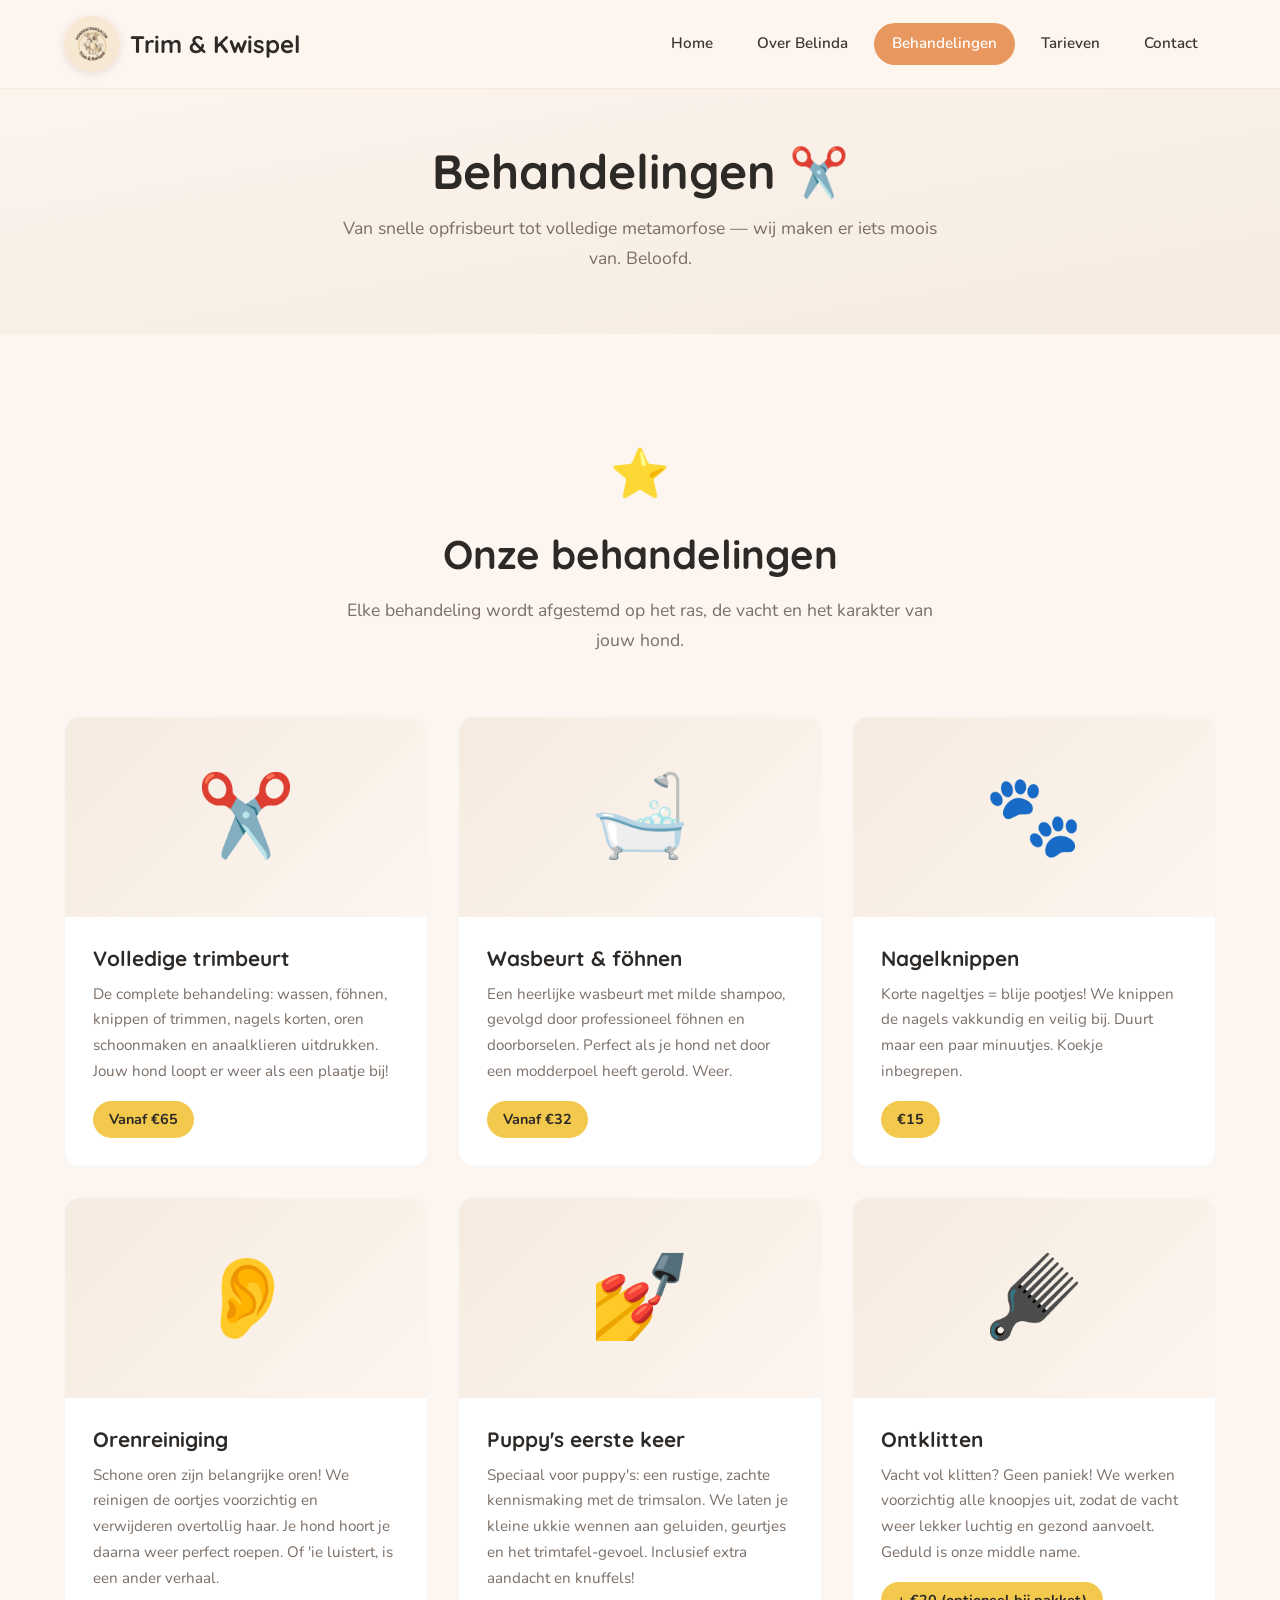
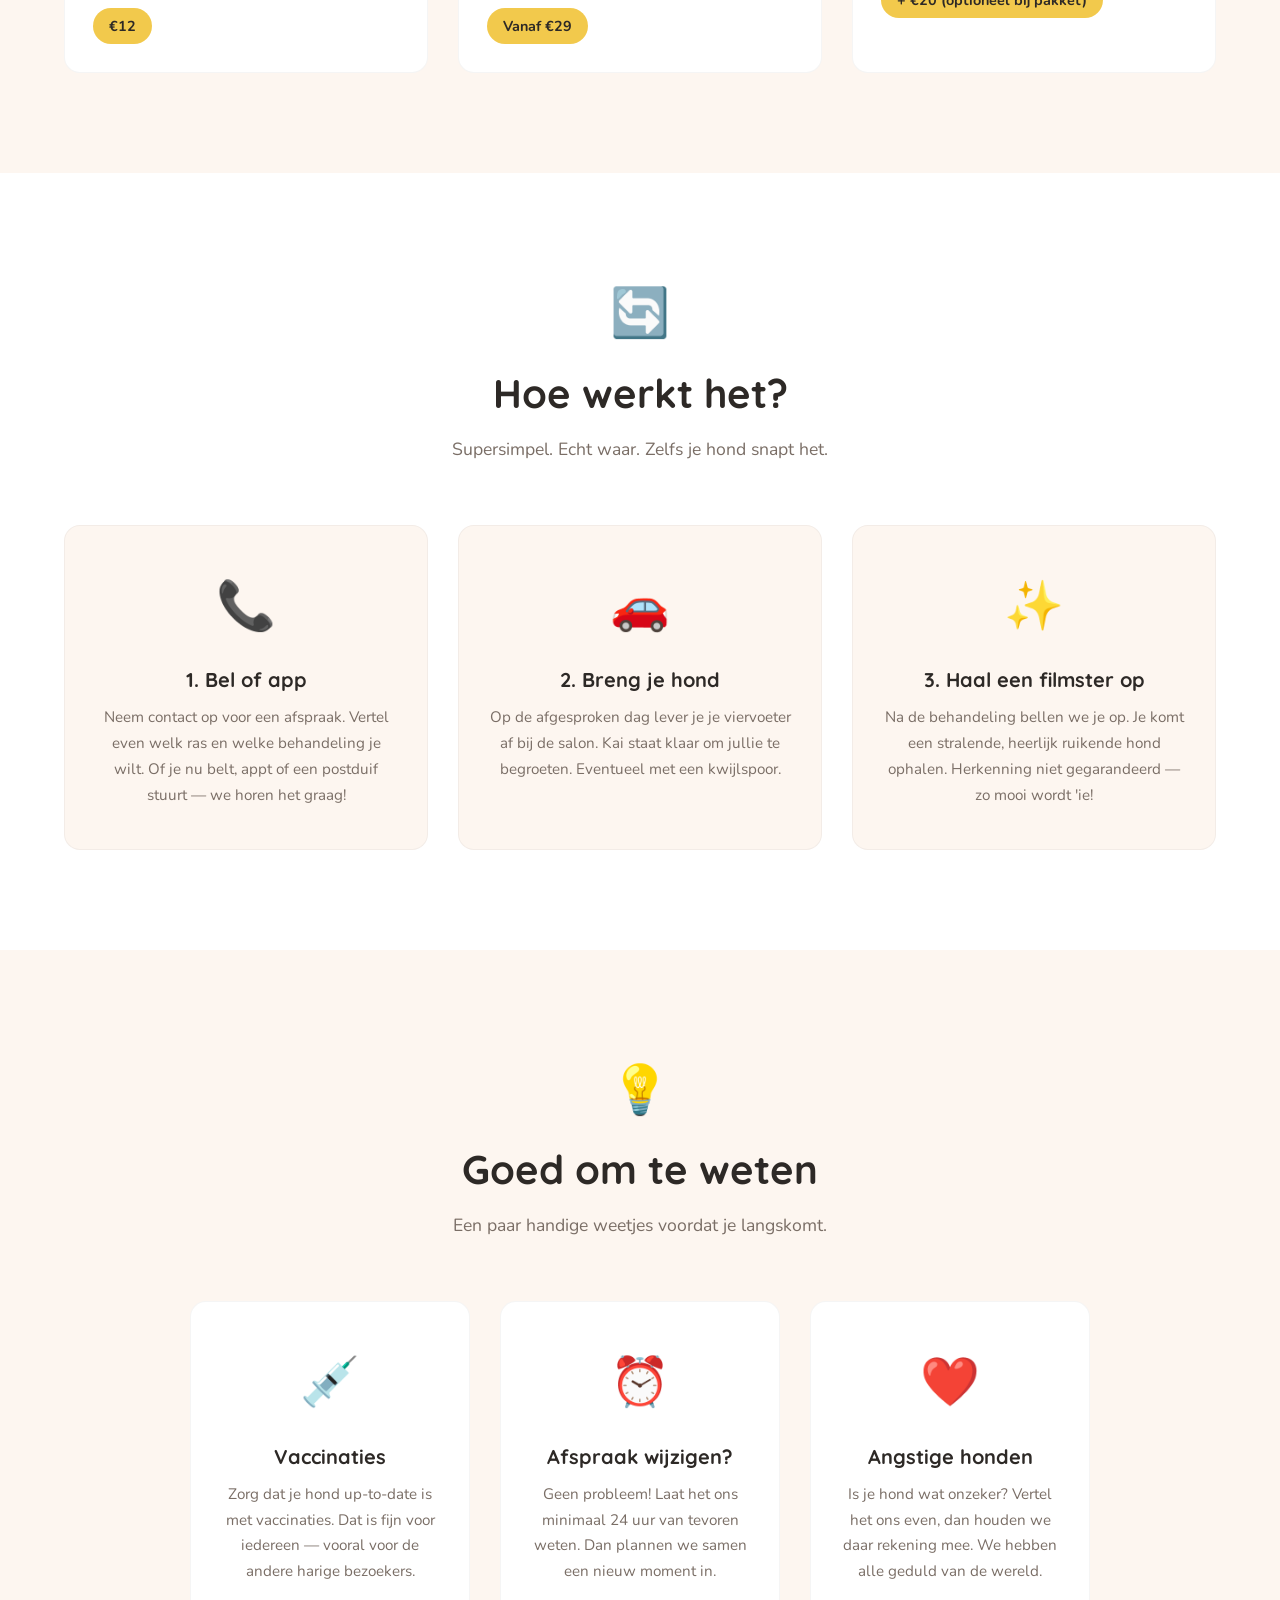
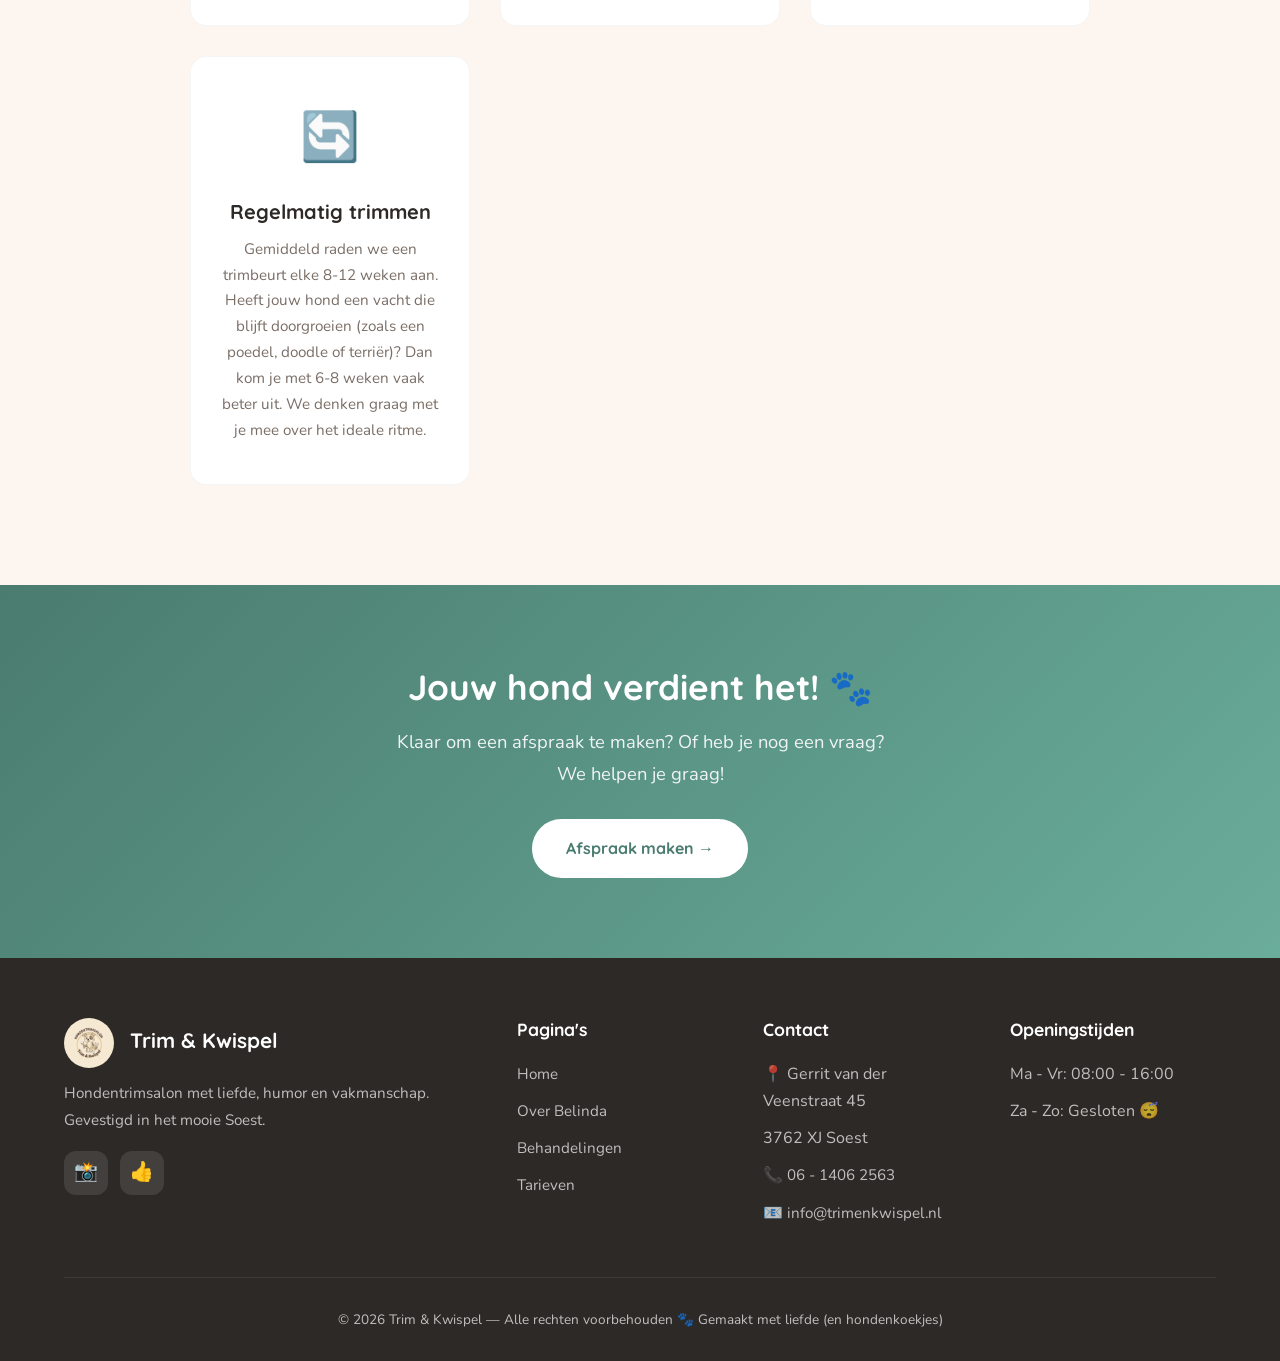
==== commit 61778364: "Update pricing, contact info and add mobile contact bar Restructure pricing and UI, update contact d" ====
--- a/behandelingen.html
+++ b/behandelingen.html
@@ -57,7 +57,7 @@
                     <div class="card-body">
                         <h3>Volledige trimbeurt</h3>
                         <p>De complete behandeling: wassen, föhnen, knippen of trimmen, nagels korten, oren schoonmaken en anaalklieren uitdrukken. Jouw hond loopt er weer als een plaatje bij!</p>
-                        <span class="price">Vanaf €45</span>
+                        <a href="tarieven.html" class="price">Vanaf €65</a>
                     </div>
                 </div>
                 <div class="treatment-card fade-in">
@@ -65,7 +65,7 @@
                     <div class="card-body">
                         <h3>Wasbeurt & föhnen</h3>
                         <p>Een heerlijke wasbeurt met milde shampoo, gevolgd door professioneel föhnen en doorborselen. Perfect als je hond net door een modderpoel heeft gerold. Weer.</p>
-                        <span class="price">Vanaf €25</span>
+                        <a href="tarieven.html" class="price">Vanaf €32</a>
                     </div>
                 </div>
                 <div class="treatment-card fade-in">
@@ -73,7 +73,7 @@
                     <div class="card-body">
                         <h3>Nagelknippen</h3>
                         <p>Korte nageltjes = blije pootjes! We knippen de nagels vakkundig en veilig bij. Duurt maar een paar minuutjes. Koekje inbegrepen.</p>
-                        <span class="price">€10</span>
+                        <a href="tarieven.html" class="price">€15</a>
                     </div>
                 </div>
                 <div class="treatment-card fade-in">
@@ -81,7 +81,7 @@
                     <div class="card-body">
                         <h3>Orenreiniging</h3>
                         <p>Schone oren zijn belangrijke oren! We reinigen de oortjes voorzichtig en verwijderen overtollig haar. Je hond hoort je daarna weer perfect roepen. Of 'ie luistert, is een ander verhaal.</p>
-                        <span class="price">€8</span>
+                        <a href="tarieven.html" class="price">€12</a>
                     </div>
                 </div>
                 <div class="treatment-card fade-in">
@@ -89,7 +89,7 @@
                     <div class="card-body">
                         <h3>Puppy's eerste keer</h3>
                         <p>Speciaal voor puppy's: een rustige, zachte kennismaking met de trimsalon. We laten je kleine ukkie wennen aan geluiden, geurtjes en het trimtafel-gevoel. Inclusief extra aandacht en knuffels!</p>
-                        <span class="price">Vanaf €20</span>
+                        <a href="tarieven.html" class="price">Vanaf €29</a>
                     </div>
                 </div>
                 <div class="treatment-card fade-in">
@@ -97,23 +97,7 @@
                     <div class="card-body">
                         <h3>Ontklitten</h3>
                         <p>Vacht vol klitten? Geen paniek! We werken voorzichtig alle knoopjes uit, zodat de vacht weer lekker luchtig en gezond aanvoelt. Geduld is onze middle name.</p>
-                        <span class="price">Op aanvraag</span>
-                    </div>
-                </div>
-                <div class="treatment-card fade-in">
-                    <div class="card-image">🦷</div>
-                    <div class="card-body">
-                        <h3>Tandverzorging</h3>
-                        <p>Een frisse adem voor je viervoeter! We poetsen de tandjes en verwijderen licht tandsteen. Zodat die likjes weer een stuk frisser zijn (voor zover dat mogelijk is bij een hond).</p>
-                        <span class="price">€15</span>
-                    </div>
-                </div>
-                <div class="treatment-card fade-in">
-                    <div class="card-image">🌟</div>
-                    <div class="card-body">
-                        <h3>Spa-behandeling Deluxe</h3>
-                        <p>De ultieme verwenbeurt! Volledige trim + hydraterende vachtbehandeling + pootjesverzorging + tandpoets + lekker geurtje. Je hond loopt er als een filmster bij. Rode loper niet inbegrepen.</p>
-                        <span class="price">Vanaf €65</span>
+                        <a href="tarieven.html" class="price">+ €20 (optioneel bij pakket)</a>
                     </div>
                 </div>
             </div>
@@ -137,7 +121,7 @@
                 <div class="feature-card fade-in">
                     <span class="icon">🚗</span>
                     <h3>2. Breng je hond</h3>
-                    <p>Op de afgesproken dag lever je je viervoeter af bij de salon. Fien staat klaar om jullie te begroeten. Eventueel met een kwijlspoor.</p>
+                    <p>Op de afgesproken dag lever je je viervoeter af bij de salon. Kai staat klaar om jullie te begroeten. Eventueel met een kwijlspoor.</p>
                 </div>
                 <div class="feature-card fade-in">
                     <span class="icon">✨</span>
@@ -175,7 +159,7 @@
                 <div class="feature-card fade-in">
                     <span class="icon">🔄</span>
                     <h3>Regelmatig trimmen</h3>
-                    <p>We raden aan om je hond elke 6-8 weken te laten trimmen. Zo blijft de vacht in topconditie en voorkom je klitten.</p>
+                    <p>Gemiddeld raden we een trimbeurt elke 8-12 weken aan. Heeft jouw hond een vacht die blijft doorgroeien (zoals een poedel, doodle of terriër)? Dan kom je met 6-8 weken vaak beter uit. We denken graag met je mee over het ideale ritme.</p>
                 </div>
             </div>
         </div>
@@ -198,8 +182,8 @@
                     <div class="logo"><img src="images/logo.png" alt="Trim & Kwispel" class="footer-logo-img"> Trim & Kwispel</div>
                     <p>Hondentrimsalon met liefde, humor en vakmanschap. Gevestigd in het mooie Soest.</p>
                     <div class="social-links">
-                        <a href="https://www.instagram.com/" class="social-link" aria-label="Instagram">📸</a>
-                        <a href="https://www.facebook.com/" class="social-link" aria-label="Facebook">👍</a>
+                        <a href="https://www.instagram.com/hondentrimsalon.trimenkwispel" class="social-link" aria-label="Instagram">📸</a>
+                        <a href="https://www.facebook.com/people/Hondentrimsalon-Trim-en-Kwispel/61591662762948/" class="social-link" aria-label="Facebook">👍</a>
                     </div>
                 </div>
                 <div>
@@ -214,18 +198,17 @@
                 <div>
                     <h3>Contact</h3>
                     <ul class="footer-links">
-                        <li>📍 Gerrit van der Veenstraat 42</li>
-                        <li>3762 XZ Soest</li>
-                        <li>📞 <a href="tel:+31355551234">035 - 555 1234</a></li>
+                        <li>📍 Gerrit van der Veenstraat 45</li>
+                        <li>3762 XJ Soest</li>
+                        <li>📞 <a href="tel:+31614062563">06 - 1406 2563</a></li>
                         <li>📧 <a href="mailto:info@trimenkwispel.nl">info@trimenkwispel.nl</a></li>
                     </ul>
                 </div>
                 <div>
                     <h3>Openingstijden</h3>
                     <ul class="footer-links">
-                        <li>Ma - Vr: 09:00 - 17:00</li>
-                        <li>Za: 09:00 - 14:00</li>
-                        <li>Zo: Gesloten 😴</li>
+                        <li>Ma - Vr: 08:00 - 16:00</li>
+                        <li>Za - Zo: Gesloten 😴</li>
                     </ul>
                 </div>
             </div>
@@ -234,6 +217,12 @@
             </div>
         </div>
     </footer>
+
+    <!-- Mobile Quick Contact Bar -->
+    <div class="mobile-contact-bar">
+        <a href="tel:+31614062563" class="mobile-contact-btn call">📞 Bel direct</a>
+        <a href="https://wa.me/31614062563" class="mobile-contact-btn whatsapp">💬 WhatsApp</a>
+    </div>
 
     <button class="scroll-top" id="scrollTop" aria-label="Naar boven scrollen">↑</button>
     <script src="js/main.js"></script>
--- a/css/style.css
+++ b/css/style.css
@@ -80,10 +80,22 @@
     left: 0;
     right: 0;
     z-index: 1000;
+    border-bottom: 1px solid rgba(232, 152, 94, 0.1);
+    transition: var(--transition);
+}
+
+/* Blur/background lives on a pseudo-element so .header itself has no
+   filter/backdrop-filter — that property would otherwise create a new
+   containing block for position:fixed descendants (like the mobile
+   .nav-links overlay), confining them to the header's small height
+   instead of the full viewport. */
+.header::before {
+    content: '';
+    position: absolute;
+    inset: 0;
     background: rgba(253, 246, 240, 0.95);
     backdrop-filter: blur(12px);
-    border-bottom: 1px solid rgba(232, 152, 94, 0.1);
-    transition: var(--transition);
+    z-index: -1;
 }
 
 .header.scrolled {
@@ -506,6 +518,17 @@
     font-size: 0.9rem;
 }
 
+.treatment-card a.price {
+    cursor: pointer;
+    transition: var(--transition);
+}
+
+.treatment-card a.price:hover {
+    background: var(--primary);
+    color: var(--white);
+    transform: translateY(-2px);
+}
+
 /* --- Pricing Table --- */
 .pricing-table {
     max-width: 800px;
@@ -568,6 +591,142 @@
     color: var(--text-light);
     font-size: 0.9rem;
     font-style: italic;
+}
+
+/* --- Pricing Packages --- */
+.package-grid {
+    display: grid;
+    grid-template-columns: repeat(auto-fit, minmax(300px, 1fr));
+    gap: 30px;
+    max-width: 1100px;
+    margin: 0 auto;
+    align-items: stretch;
+}
+
+.package-card {
+    position: relative;
+    background: var(--white);
+    border-radius: var(--radius);
+    padding: 36px 30px 30px;
+    box-shadow: var(--shadow);
+    border: 2px solid transparent;
+    transition: var(--transition);
+    display: flex;
+    flex-direction: column;
+}
+
+.package-card:hover {
+    transform: translateY(-6px);
+    box-shadow: var(--shadow-hover);
+}
+
+.package-card.featured {
+    border-color: var(--primary);
+}
+
+.package-badge {
+    position: absolute;
+    top: -14px;
+    left: 50%;
+    transform: translateX(-50%);
+    background: var(--primary);
+    color: var(--white);
+    font-size: 0.8rem;
+    font-weight: 700;
+    padding: 6px 18px;
+    border-radius: 50px;
+    white-space: nowrap;
+}
+
+.package-card .package-icon {
+    font-size: 2.6rem;
+    text-align: center;
+    margin-bottom: 6px;
+}
+
+.package-card h3 {
+    text-align: center;
+    font-size: 1.3rem;
+    margin-bottom: 6px;
+}
+
+.package-tagline {
+    text-align: center;
+    color: var(--text-light);
+    font-size: 0.9rem;
+    margin-bottom: 20px;
+}
+
+.package-list {
+    list-style: none;
+    margin-bottom: 24px;
+    flex-grow: 1;
+}
+
+.package-list li {
+    display: flex;
+    align-items: flex-start;
+    gap: 10px;
+    padding: 7px 0;
+    font-size: 0.95rem;
+}
+
+.package-list li::before {
+    content: '✓';
+    color: var(--secondary);
+    font-weight: 700;
+    flex-shrink: 0;
+}
+
+.package-prices {
+    border-top: 1px solid rgba(0,0,0,0.08);
+    padding-top: 18px;
+    margin-top: auto;
+}
+
+.package-price-row {
+    display: flex;
+    justify-content: space-between;
+    font-size: 0.9rem;
+    padding: 4px 0;
+    color: var(--text);
+}
+
+.package-price-row .size {
+    color: var(--text-light);
+}
+
+.package-price-row .amount {
+    font-family: 'Quicksand', sans-serif;
+    font-weight: 700;
+    color: var(--primary);
+}
+
+.package-price-single {
+    text-align: center;
+    font-family: 'Quicksand', sans-serif;
+    font-weight: 700;
+    font-size: 1.5rem;
+    color: var(--primary);
+    padding-top: 4px;
+}
+
+.package-addon {
+    display: flex;
+    justify-content: space-between;
+    align-items: center;
+    margin-top: 12px;
+    padding-top: 12px;
+    border-top: 1px dashed rgba(0,0,0,0.12);
+    font-size: 0.85rem;
+    color: var(--text-light);
+}
+
+.package-addon .amount {
+    font-family: 'Quicksand', sans-serif;
+    font-weight: 700;
+    color: var(--secondary);
+    white-space: nowrap;
 }
 
 /* --- About / Over Ons --- */
@@ -1007,6 +1166,55 @@
 .scroll-top:hover {
     transform: translateY(-3px);
     background: var(--primary-dark);
+}
+
+/* --- Mobile Quick Contact Bar --- */
+.mobile-contact-bar {
+    display: none;
+    position: fixed;
+    bottom: 0;
+    left: 0;
+    right: 0;
+    z-index: 1001;
+    gap: 10px;
+    background: var(--white);
+    padding: 10px 12px calc(10px + env(safe-area-inset-bottom, 0px));
+    box-shadow: 0 -4px 20px rgba(45, 41, 38, 0.15);
+}
+
+.mobile-contact-btn {
+    flex: 1;
+    display: flex;
+    align-items: center;
+    justify-content: center;
+    gap: 8px;
+    padding: 14px 12px;
+    border-radius: 50px;
+    font-weight: 700;
+    font-size: 0.95rem;
+    text-decoration: none;
+    color: var(--white);
+    white-space: nowrap;
+}
+
+.mobile-contact-btn.call {
+    background: var(--primary);
+}
+
+.mobile-contact-btn.call:hover,
+.mobile-contact-btn.call:active {
+    background: var(--primary-dark);
+    color: var(--white);
+}
+
+.mobile-contact-btn.whatsapp {
+    background: var(--secondary);
+}
+
+.mobile-contact-btn.whatsapp:hover,
+.mobile-contact-btn.whatsapp:active {
+    background: var(--secondary-light);
+    color: var(--white);
 }
 
 /* --- Animations --- */
@@ -1232,4 +1440,17 @@
         align-items: flex-start;
         gap: 8px;
     }
-}
+
+    .mobile-contact-bar {
+        display: flex;
+    }
+
+    .scroll-top {
+        bottom: 86px;
+        right: 20px;
+    }
+
+    .footer {
+        padding-bottom: 90px;
+    }
+}
